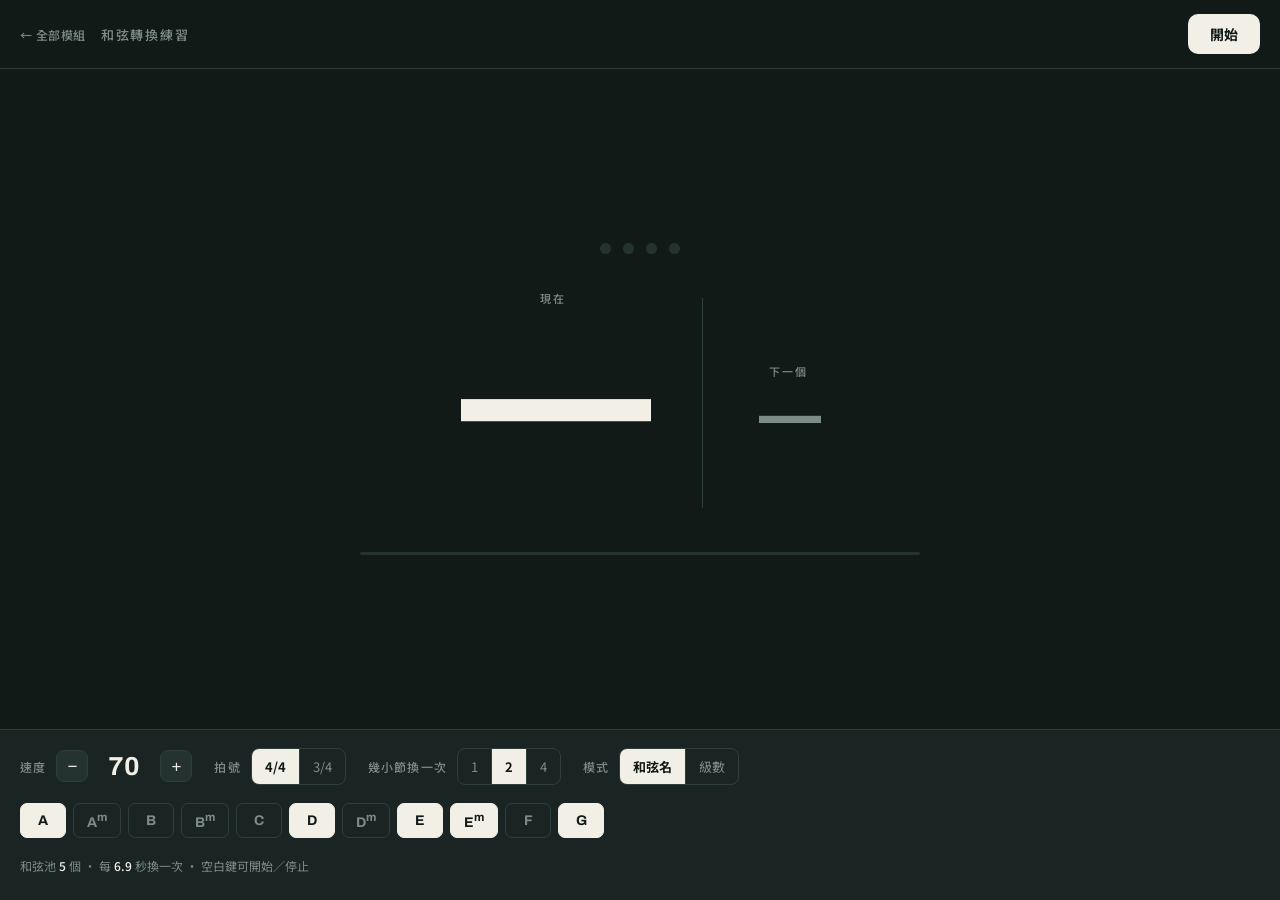
==== chord-trainer.html @ 6f8198bd "feat: 七個模組整併成一包，共用程式碼抽出到 shared/ 原本七個各自獨立的單檔 HTML 有大量重複：設計 token 複製七份、音高偵測 與麥克風啟動兩份、節拍 click 兩份、吉他指型" ====
<!DOCTYPE html>
<html lang="zh-Hant">
<head>
<meta charset="utf-8">
<meta name="viewport" content="width=device-width, initial-scale=1">
<title>和弦轉換練習</title>
<link rel="preconnect" href="https://fonts.googleapis.com">
<link rel="preconnect" href="https://fonts.gstatic.com" crossorigin>
<link href="https://fonts.googleapis.com/css2?family=Archivo:wght@500;700;800&family=Noto+Sans+TC:wght@400;500;700&display=swap" rel="stylesheet">
<link rel="stylesheet" href="shared/tokens.css">
<script>
/* tokens.css 載入失敗時的 inline fallback。值要與 shared/tokens.css 一致。 */
(function(){
  if(getComputedStyle(document.documentElement).getPropertyValue("--ink").trim()) return;
  var s=document.createElement("style");
  s.textContent=":root{--ink:#121A18;--ink-2:#1A2523;--ink-3:#243230;--line:#2E3E3A;"+
    "--paper:#F2EFE6;--dim:#7E8C87;--amber:#E9A63C;--good:#5FBF8F;--bad:#D8695E;--radius:10px}"+
    ".mp-back{display:inline-block;margin:14px 0 0;font-size:12px;color:#7E8C87;text-decoration:none}";
  document.head.appendChild(s);
})();
</script>
<style>
  *{ box-sizing:border-box; margin:0; padding:0; }

  html,body{ height:100%; }

  body{
    background: var(--ink);
    color: var(--paper);
    font-family:"Noto Sans TC", system-ui, sans-serif;
    display:flex;
    flex-direction:column;
    min-height:100vh;
    -webkit-font-smoothing:antialiased;
  }

  /* ---------- 頂列 ---------- */
  .topbar{
    display:flex; align-items:center; justify-content:space-between;
    gap:16px;
    padding:14px 20px;
    border-bottom:1px solid var(--line);
    flex:0 0 auto;
  }
  .wordmark{
    font-size:13px; font-weight:500; letter-spacing:.14em;
    color:var(--dim);
  }
  .run{
    font-family:"Noto Sans TC", sans-serif;
    font-size:14px; font-weight:700;
    color:var(--ink); background:var(--paper);
    border:none; border-radius:var(--radius);
    padding:10px 22px; cursor:pointer;
    transition:background .15s ease, color .15s ease;
  }
  .run:hover{ background:#fff; }
  .run.is-on{ background:var(--amber); color:#241703; }
  .run:focus-visible{ outline:2px solid var(--amber); outline-offset:3px; }

  /* ---------- 舞台 ---------- */
  .stage{
    flex:1 1 auto;
    display:flex; flex-direction:column;
    align-items:center; justify-content:center;
    gap:clamp(20px,4vh,40px);
    padding:32px 20px;
    min-height:0;
  }

  /* 拍燈 */
  .lamps{ display:flex; gap:12px; }
  .lamp{
    width:11px; height:11px; border-radius:50%;
    background:var(--ink-3);
    transition:background .09s ease, transform .09s ease;
  }
  .lamp.hot{ background:var(--amber); transform:scale(1.45); }
  .lamp.hot.down{ transform:scale(1.9); }

  /* 現在 / 下一個 */
  .horizon{
    display:flex; align-items:center; justify-content:center;
    gap:clamp(20px,5vw,56px);
    width:100%;
  }
  .slot{ display:flex; flex-direction:column; align-items:center; gap:10px; }
  .slot-label{
    font-size:11px; letter-spacing:.2em; color:var(--dim); font-weight:500;
  }
  .glyph{
    font-family:"Archivo", system-ui, sans-serif;
    font-weight:800;
    line-height:.86;
    letter-spacing:-.03em;
    white-space:nowrap;
  }
  .now .glyph{ font-size:clamp(76px, 21vw, 190px); }
  .next .glyph{ font-size:clamp(30px, 7vw, 62px); color:var(--dim); }
  .glyph sup{
    font-size:.42em; font-weight:700;
    vertical-align:baseline;
    position:relative; top:-.72em; left:.04em;
    letter-spacing:0;
  }
  .divider{
    width:1px; align-self:stretch; background:var(--line);
    margin:8px 0;
  }
  .answer{
    font-family:"Archivo", sans-serif; font-weight:700;
    font-size:clamp(15px,3.4vw,22px); color:var(--amber);
    min-height:1.2em;
  }

  /* 小節進度 */
  .track{
    width:min(560px, 88vw); height:3px;
    background:var(--ink-3); border-radius:2px; overflow:hidden;
  }
  .track span{
    display:block; height:100%; width:0;
    background:var(--paper);
  }

  /* ---------- 控制盤 ---------- */
  .panel{
    flex:0 0 auto;
    border-top:1px solid var(--line);
    background:var(--ink-2);
    padding:18px 20px 24px;
    display:flex; flex-direction:column; gap:18px;
  }
  .row{
    display:flex; flex-wrap:wrap; align-items:center; gap:12px 22px;
  }
  .field{ display:flex; align-items:center; gap:10px; }
  .field > label{
    font-size:12px; letter-spacing:.1em; color:var(--dim); font-weight:500;
    white-space:nowrap;
  }

  /* BPM */
  .bpm{ display:flex; align-items:center; gap:4px; }
  .step{
    width:32px; height:32px; border-radius:8px;
    background:var(--ink-3); color:var(--paper);
    border:1px solid var(--line); cursor:pointer;
    font-size:17px; line-height:1;
  }
  .step:hover{ background:var(--line); }
  .step:focus-visible{ outline:2px solid var(--amber); outline-offset:2px; }
  .bpm-val{
    font-family:"Archivo", sans-serif; font-weight:700;
    font-size:26px; min-width:64px; text-align:center;
    font-variant-numeric:tabular-nums;
  }

  /* 分段選擇 */
  .seg{ display:flex; border:1px solid var(--line); border-radius:8px; overflow:hidden; }
  .seg button{
    background:transparent; color:var(--dim);
    border:none; border-right:1px solid var(--line);
    padding:8px 13px; font-size:13px; cursor:pointer;
    font-family:"Noto Sans TC", sans-serif;
  }
  .seg button:last-child{ border-right:none; }
  .seg button[aria-pressed="true"]{ background:var(--paper); color:var(--ink); font-weight:700; }
  .seg button:focus-visible{ outline:2px solid var(--amber); outline-offset:-2px; }

  /* 和弦池 */
  .pool{ display:flex; flex-wrap:wrap; gap:7px; }
  .chip{
    font-family:"Archivo", sans-serif; font-weight:700; font-size:14px;
    background:transparent; color:var(--dim);
    border:1px solid var(--line); border-radius:7px;
    padding:7px 13px; cursor:pointer; min-width:46px;
  }
  .chip[aria-pressed="true"]{
    background:var(--paper); color:var(--ink); border-color:var(--paper);
  }
  .chip:focus-visible{ outline:2px solid var(--amber); outline-offset:2px; }

  .note{ font-size:12px; color:var(--dim); line-height:1.7; }
  .note b{ color:var(--paper); font-weight:500; }

  /* capo 建議 */
  .capo{ font-size:12px; color:var(--dim); line-height:1.8; }
  .capo b{ font-family:"Archivo",sans-serif; font-weight:700; color:var(--amber); }
  .capo .sh{ font-family:"Archivo",sans-serif; font-weight:700; color:var(--paper); }

  select{
    background:var(--ink-3); color:var(--paper); border:1px solid var(--line);
    border-radius:8px; padding:7px 10px; font-family:"Archivo",sans-serif;
    font-weight:700; font-size:14px; cursor:pointer;
  }
  select:focus{ outline:2px solid var(--amber); outline-offset:1px; }

  .topbar .mp-back{ margin:0; }

  .hidden{ display:none !important; }

  @media (prefers-reduced-motion: reduce){
    .lamp{ transition:none; }
    .lamp.hot, .lamp.hot.down{ transform:none; }
  }

  @media (max-width:560px){
    .horizon{ gap:16px; }
    .divider{ display:none; }
    .panel{ padding:16px 16px 22px; }
  }
</style>
</head>
<body>

<header class="topbar">
  <div class="wordmark">
    <a class="mp-back" href="index.html">← 全部模組</a>　和弦轉換練習
  </div>
  <button class="run" id="run" type="button">開始</button>
</header>

<main class="stage">
  <div class="lamps" id="lamps"></div>

  <div class="horizon">
    <div class="slot now">
      <div class="slot-label">現在</div>
      <div class="glyph" id="now">—</div>
      <div class="answer" id="answer"></div>
    </div>
    <div class="divider"></div>
    <div class="slot next">
      <div class="slot-label">下一個</div>
      <div class="glyph" id="next">—</div>
    </div>
  </div>

  <div class="track"><span id="track"></span></div>
</main>

<section class="panel">
  <div class="row">
    <div class="field">
      <label for="bpmDown">速度</label>
      <div class="bpm">
        <button class="step" id="bpmDown" type="button" aria-label="降低速度">−</button>
        <div class="bpm-val" id="bpmVal">70</div>
        <button class="step" id="bpmUp" type="button" aria-label="提高速度">+</button>
      </div>
    </div>

    <div class="field">
      <label>拍號</label>
      <div class="seg" id="meter">
        <button type="button" data-v="4" aria-pressed="true">4/4</button>
        <button type="button" data-v="3" aria-pressed="false">3/4</button>
      </div>
    </div>

    <div class="field">
      <label>幾小節換一次</label>
      <div class="seg" id="span">
        <button type="button" data-v="1" aria-pressed="false">1</button>
        <button type="button" data-v="2" aria-pressed="true">2</button>
        <button type="button" data-v="4" aria-pressed="false">4</button>
      </div>
    </div>

    <div class="field">
      <label>模式</label>
      <div class="seg" id="mode">
        <button type="button" data-v="name" aria-pressed="true">和弦名</button>
        <button type="button" data-v="degree" aria-pressed="false">級數</button>
      </div>
    </div>

    <div class="field hidden" id="keyField">
      <label for="keySel">Key</label>
      <select id="keySel"></select>
    </div>

    <div class="field hidden" id="revealField">
      <div class="seg" id="reveal">
        <button type="button" data-v="on" aria-pressed="false">顯示答案</button>
      </div>
    </div>
  </div>

  <div class="pool" id="pool"></div>

  <p class="note" id="note"></p>
  <p class="capo hidden" id="capo"></p>
</section>

<script src="shared/theory.js"></script>
<script src="shared/audio.js"></script>
<script>
(function(){
  "use strict";

  if(!window.MP || !MP.theory || !MP.audio){
    document.body.innerHTML = '<p style="max-width:620px;margin:48px auto;padding:0 16px;'+
      'font-family:system-ui,sans-serif;font-size:14px;line-height:1.9;color:#F2EFE6">'+
      '共用檔案載入失敗（需要 shared/theory.js 與 shared/audio.js）。'+
      '請確認這個 HTML 與 shared/ 資料夾放在同一層。</p>';
    return;
  }

  var NAMES   = ["A","Am","B","Bm","C","D","Dm","E","Em","F","G"];
  var ON_INIT = ["A","D","E","Em","G"];

  /* 級數 → 和弦不再硬寫對照表，改由 shared/theory.js 算，十二個 key 都對，
     而且 F / Bb / Eb / Ab 這幾個 key 會用降記號書寫。 */
  var DEGREES = MP.theory.DEGREES;

  var S = {
    bpm: 70,
    beats: 4,
    span: 2,
    mode: "name",
    key: "G",
    reveal: false,
    on: { name: new Set(ON_INIT), degree: new Set(["1","4","5","6m"]) },
    running: false
  };

  var $ = function(id){ return document.getElementById(id); };
  var el = {
    run:$("run"), lamps:$("lamps"), now:$("now"), next:$("next"),
    answer:$("answer"), track:$("track"), bpmVal:$("bpmVal"),
    pool:$("pool"), note:$("note"), capo:$("capo"),
    keyField:$("keyField"), revealField:$("revealField"), keySel:$("keySel")
  };

  /* ---------- 顯示 ---------- */

  function glyph(token){
    if(!token) return "—";
    var m = /^([A-G][#b]?)(.*)$/.exec(token);
    if(m) return m[1] + (m[2] ? "<sup>"+m[2]+"</sup>" : "");
    var d = /^(\d)(.*)$/.exec(token);
    if(d) return d[1] + (d[2] ? "<sup>"+d[2]+"</sup>" : "");
    return token;
  }

  function pool(){ return Array.from(S.on[S.mode]); }

  function pick(avoid){
    var p = pool();
    if(!p.length) return null;
    if(p.length === 1) return p[0];
    var c;
    do { c = p[Math.floor(Math.random()*p.length)]; } while(c === avoid);
    return c;
  }

  function answerFor(token){
    if(S.mode !== "degree" || !token) return "";
    return MP.theory.chordForDegree(S.key, token);
  }

  function buildLamps(){
    el.lamps.innerHTML = "";
    for(var i=0;i<S.beats;i++){
      var d = document.createElement("div");
      d.className = "lamp";
      el.lamps.appendChild(d);
    }
  }

  function buildPool(){
    var list = S.mode === "name" ? NAMES : DEGREES;
    var set  = S.on[S.mode];
    el.pool.innerHTML = "";
    list.forEach(function(token){
      var b = document.createElement("button");
      b.type = "button";
      b.className = "chip";
      b.innerHTML = glyph(token);
      b.setAttribute("aria-pressed", set.has(token) ? "true" : "false");
      b.addEventListener("click", function(){
        if(set.has(token)){
          if(set.size <= 2) return;   // 至少留兩個才有得換
          set.delete(token);
        } else {
          set.add(token);
        }
        b.setAttribute("aria-pressed", set.has(token) ? "true" : "false");
        writeNote();
      });
      el.pool.appendChild(b);
    });
  }

  function writeNote(){
    var n = S.on[S.mode].size;
    var barSec = (60/S.bpm) * S.beats * S.span;
    el.note.innerHTML = S.mode === "name"
      ? "和弦池 <b>"+n+"</b> 個 · 每 <b>"+barSec.toFixed(1)+"</b> 秒換一次 · 空白鍵可開始／停止"
      : "看到級數，自己換算成 <b>key of "+S.key+"</b> 的和弦再彈 · 每 <b>"+barSec.toFixed(1)+"</b> 秒換一次";
    writeCapo();
  }

  /* 級數模式下顯示 capo 建議：這個 key 可以用哪個開放和弦指型 + 夾第幾格 */
  function writeCapo(){
    el.capo.classList.toggle("hidden", S.mode !== "degree");
    if(S.mode !== "degree") return;

    var chords = MP.theory.getDiatonicChords(S.key) || [];
    var caps = MP.theory.capoSuggestions(S.key);

    var line = "key of " + S.key + " 順階和弦：<span class=\"sh\">" +
               chords.join(" · ") + "</span>";

    if(!caps.length){
      line += "<br>吉他：這個 key 沒有 capo 七格內按得順的指型，只能硬按。";
    } else {
      line += "<br>吉他 capo 建議：" + caps.map(function(c){
        return c.capo === 0
          ? "<span class=\"sh\">"+c.shape+"</span> 型不用 capo"
          : "<span class=\"sh\">"+c.shape+"</span> 型夾第 <b>"+c.capo+"</b> 格";
      }).join(" · ");
    }
    el.capo.innerHTML = line;
  }

  function paint(cur, nxt){
    el.now.innerHTML  = glyph(cur);
    el.next.innerHTML = glyph(nxt);
    el.answer.textContent = (S.reveal && S.mode === "degree") ? answerFor(cur) : "";
  }

  /* ---------- 節拍引擎 ---------- */

  var ctx = null, timer = null, raf = null;
  var nextTime = 0, sBeat = 0, sBar = -1, sCur = null, sNxt = null;
  var queue = [];
  var view = { beat:0, base:0, at:0, spb:0.85, total:8 };

  function click(t, down){
    MP.audio.click(ctx, ctx.destination, t, down, { gainDown:0.5, gainUp:0.26 });
  }

  function schedule(){
    var spb = 60 / S.bpm;
    while(nextTime < ctx.currentTime + 0.1){
      click(nextTime, sBeat === 0);
      var barsIn = sBar < 0 ? 0 : (sBar % S.span);
      queue.push({
        t: nextTime,
        beat: sBeat,
        cur: sCur,
        nxt: sNxt,
        base: (barsIn * S.beats + sBeat) / (S.span * S.beats),
        spb: spb,
        total: S.span * S.beats,
        warm: sBar < 0
      });

      sBeat++;
      if(sBeat >= S.beats){
        sBeat = 0;
        sBar++;
        if(sBar % S.span === 0){
          sCur = sNxt;
          sNxt = pick(sCur);
        }
      }
      nextTime += spb;
    }
  }

  function frame(){
    if(!S.running) return;
    while(queue.length && queue[0].t <= ctx.currentTime){
      var q = queue.shift();
      view.beat = q.beat; view.base = q.base; view.at = q.t;
      view.spb = q.spb;  view.total = q.total;
      paint(q.warm ? null : q.cur, q.nxt);
      var lamps = el.lamps.children;
      for(var i=0;i<lamps.length;i++){
        lamps[i].className = "lamp" + (i === q.beat ? (q.beat === 0 ? " hot down" : " hot") : "");
      }
    }
    var p = view.base + ((ctx.currentTime - view.at) / view.spb) / view.total;
    el.track.style.width = (Math.max(0, Math.min(1, p)) * 100) + "%";
    raf = requestAnimationFrame(frame);
  }

  function start(){
    if(!ctx) ctx = new (window.AudioContext || window.webkitAudioContext)();
    if(ctx.state === "suspended") ctx.resume();
    if(!pool().length) return;

    S.running = true;
    el.run.textContent = "停止";
    el.run.classList.add("is-on");

    sBeat = 0; sBar = -1; sCur = null; sNxt = pick(null);
    queue.length = 0;
    nextTime = ctx.currentTime + 0.12;
    paint(null, sNxt);

    timer = setInterval(schedule, 25);
    raf = requestAnimationFrame(frame);
  }

  function stop(){
    S.running = false;
    el.run.textContent = "開始";
    el.run.classList.remove("is-on");
    clearInterval(timer);
    cancelAnimationFrame(raf);
    queue.length = 0;
    el.track.style.width = "0";
    paint(null, null);
    var lamps = el.lamps.children;
    for(var i=0;i<lamps.length;i++) lamps[i].className = "lamp";
  }

  function toggle(){ S.running ? stop() : start(); }

  /* ---------- 控制 ---------- */

  function segment(id, apply){
    var box = $(id);
    box.addEventListener("click", function(e){
      var b = e.target.closest("button");
      if(!b) return;
      Array.prototype.forEach.call(box.children, function(x){
        x.setAttribute("aria-pressed", x === b ? "true" : "false");
      });
      apply(b.dataset.v);
    });
  }

  el.run.addEventListener("click", toggle);

  document.addEventListener("keydown", function(e){
    if(e.code === "Space" && e.target.tagName !== "BUTTON"){
      e.preventDefault(); toggle();
    }
  });

  function setBpm(v){
    S.bpm = Math.max(40, Math.min(180, v));
    el.bpmVal.textContent = S.bpm;
    writeNote();
  }
  $("bpmUp").addEventListener("click", function(){ setBpm(S.bpm + 2); });
  $("bpmDown").addEventListener("click", function(){ setBpm(S.bpm - 2); });

  segment("meter", function(v){
    S.beats = parseInt(v, 10);
    buildLamps(); writeNote();
    if(S.running){ stop(); start(); }
  });

  segment("span", function(v){
    S.span = parseInt(v, 10);
    writeNote();
    if(S.running){ stop(); start(); }
  });

  segment("mode", function(v){
    S.mode = v;
    el.keyField.classList.toggle("hidden", v !== "degree");
    el.revealField.classList.toggle("hidden", v !== "degree");
    buildPool(); writeNote();
    if(S.running){ stop(); start(); } else { paint(null, null); }
  });

  MP.theory.KEYS.forEach(function(k){
    var o = document.createElement("option");
    o.value = k; o.textContent = k;
    if(k === S.key) o.selected = true;
    el.keySel.appendChild(o);
  });
  el.keySel.addEventListener("change", function(){
    S.key = el.keySel.value;
    writeNote();
    if(S.reveal) paint(sCur, sNxt);
  });

  $("reveal").addEventListener("click", function(e){
    var b = e.target.closest("button");
    if(!b) return;
    S.reveal = !S.reveal;
    b.setAttribute("aria-pressed", S.reveal ? "true" : "false");
  });

  /* ---------- 啟動 ---------- */
  buildLamps();
  buildPool();
  writeNote();
  setBpm(70);
})();
</script>
</body>
</html>
---- shared/tokens.css ----
/* 設計 token · 全部模組共用
   改這裡會同時影響七個模組。
   注意：每個 HTML 的 <head> 都有一份 inline fallback，
   如果這個檔案載入失敗（例如被搬動），頁面仍然看得懂。
   兩邊的值要一起改。 */

:root{
  --ink:    #121A18;
  --ink-2:  #1A2523;
  --ink-3:  #243230;
  --line:   #2E3E3A;
  --paper:  #F2EFE6;
  --dim:    #7E8C87;
  --amber:  #E9A63C;
  --good:   #5FBF8F;
  --bad:    #D8695E;
  --radius: 10px;
}

/* 每個模組頁左上角的返回連結 */
.mp-back{
  display:inline-block;
  margin:14px 0 0;
  font-size:12px;
  color:var(--dim);
  text-decoration:none;
  letter-spacing:.04em;
}
.mp-back:hover{ color:var(--paper); }
.mp-back:focus-visible{ outline:2px solid var(--amber); outline-offset:3px; }
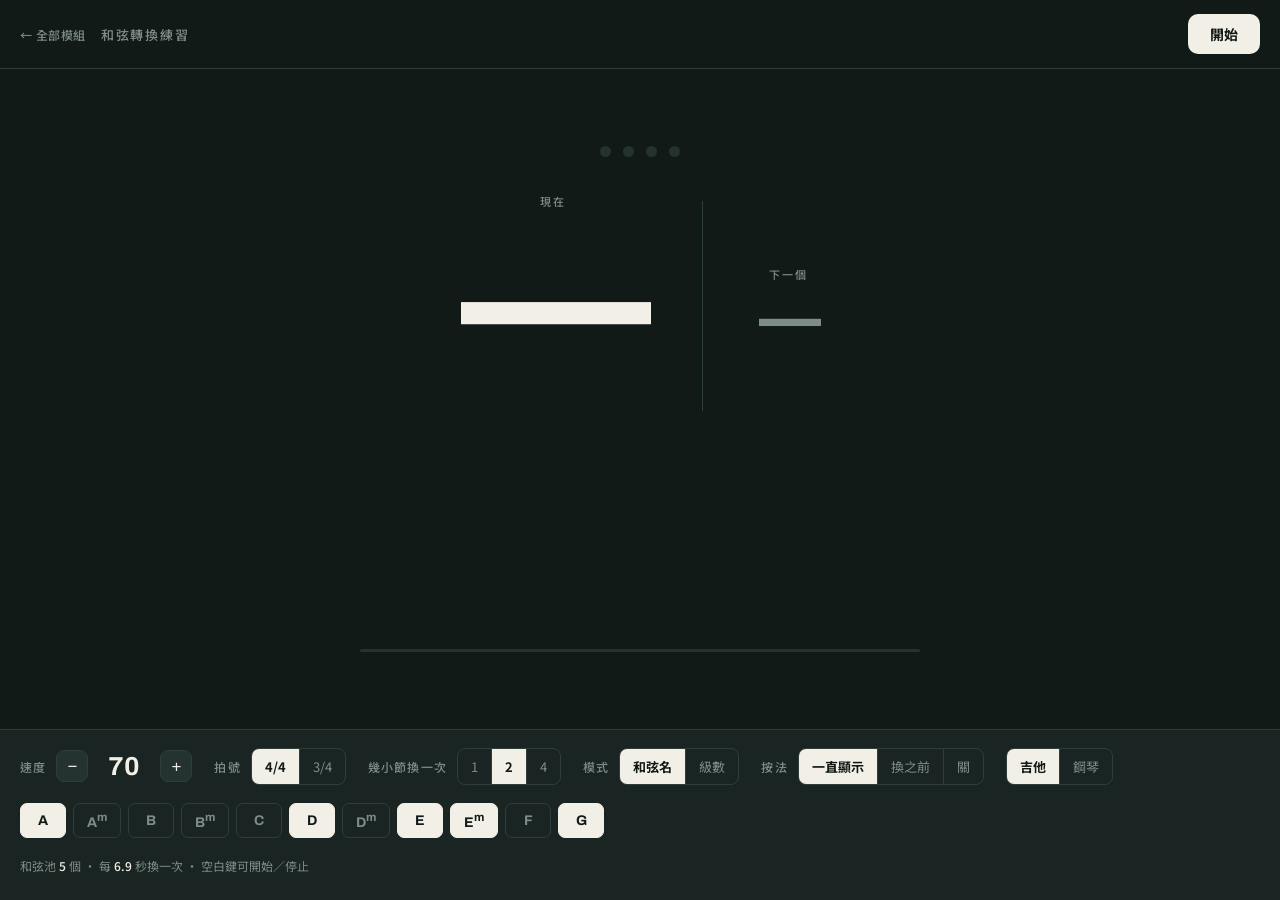
==== commit 14e14318: "feat: 接上共用模組，儲存改為 localStorage 備援 十個模組全部改用 shared/tokens.css 並加返回連結。 新增 shared/clock.js（lookahead 排程" ====
--- a/chord-trainer.html
+++ b/chord-trainer.html
@@ -114,6 +114,15 @@
   }
 
   /* 小節進度 */
+  .shapes{
+    display:flex; justify-content:center; align-items:center;
+    gap:clamp(14px,4vw,30px); min-height:158px; width:100%;
+  }
+  .shape{ text-align:center; }
+  .shape-cap{ font-size:10.5px; color:var(--dim); letter-spacing:.14em; margin-top:7px; }
+  .shape.ghost{ opacity:.45; }
+  .shapes svg{ display:block; }
+
   .track{
     width:min(560px, 88vw); height:3px;
     background:var(--ink-3); border-radius:2px; overflow:hidden;
@@ -182,21 +191,15 @@
   .chip:focus-visible{ outline:2px solid var(--amber); outline-offset:2px; }
 
   .note{ font-size:12px; color:var(--dim); line-height:1.7; }
-  .note b{ color:var(--paper); font-weight:500; }
-
-  /* capo 建議 */
   .capo{ font-size:12px; color:var(--dim); line-height:1.8; }
   .capo b{ font-family:"Archivo",sans-serif; font-weight:700; color:var(--amber); }
   .capo .sh{ font-family:"Archivo",sans-serif; font-weight:700; color:var(--paper); }
-
-  select{
-    background:var(--ink-3); color:var(--paper); border:1px solid var(--line);
-    border-radius:8px; padding:7px 10px; font-family:"Archivo",sans-serif;
-    font-weight:700; font-size:14px; cursor:pointer;
-  }
+  select{ background:var(--ink-3); color:var(--paper); border:1px solid var(--line);
+          border-radius:8px; padding:7px 10px; font-family:"Archivo",sans-serif;
+          font-weight:700; font-size:14px; cursor:pointer; }
   select:focus{ outline:2px solid var(--amber); outline-offset:1px; }
-
   .topbar .mp-back{ margin:0; }
+  .note b{ color:var(--paper); font-weight:500; }
 
   .hidden{ display:none !important; }
 
@@ -236,6 +239,8 @@
       <div class="glyph" id="next">—</div>
     </div>
   </div>
+
+  <div class="shapes" id="shapes"></div>
 
   <div class="track"><span id="track"></span></div>
 </main>
@@ -281,6 +286,22 @@
       <select id="keySel"></select>
     </div>
 
+    <div class="field">
+      <label>按法</label>
+      <div class="seg" id="showseg">
+        <button type="button" data-v="always" aria-pressed="true">一直顯示</button>
+        <button type="button" data-v="pre" aria-pressed="false">換之前</button>
+        <button type="button" data-v="off" aria-pressed="false">關</button>
+      </div>
+    </div>
+
+    <div class="field" id="instField">
+      <div class="seg" id="instseg">
+        <button type="button" data-v="guitar" aria-pressed="true">吉他</button>
+        <button type="button" data-v="piano" aria-pressed="false">鋼琴</button>
+      </div>
+    </div>
+
     <div class="field hidden" id="revealField">
       <div class="seg" id="reveal">
         <button type="button" data-v="on" aria-pressed="false">顯示答案</button>
@@ -296,23 +317,20 @@
 
 <script src="shared/theory.js"></script>
 <script src="shared/audio.js"></script>
+<script src="shared/clock.js"></script>
 <script>
 (function(){
   "use strict";
 
-  if(!window.MP || !MP.theory || !MP.audio){
-    document.body.innerHTML = '<p style="max-width:620px;margin:48px auto;padding:0 16px;'+
-      'font-family:system-ui,sans-serif;font-size:14px;line-height:1.9;color:#F2EFE6">'+
-      '共用檔案載入失敗（需要 shared/theory.js 與 shared/audio.js）。'+
-      '請確認這個 HTML 與 shared/ 資料夾放在同一層。</p>';
+  if(!window.MP||!MP.theory||!MP.audio||!MP.clock){
+    document.body.innerHTML='<p style="max-width:620px;margin:48px auto;padding:0 16px;font-family:system-ui,sans-serif;font-size:14px;line-height:1.9;color:#F2EFE6">共用檔案載入失敗（需要 shared/theory.js、shared/audio.js、shared/clock.js）。請確認這個 HTML 與 shared/ 資料夾放在同一層。</p>';
     return;
   }
 
   var NAMES   = ["A","Am","B","Bm","C","D","Dm","E","Em","F","G"];
   var ON_INIT = ["A","D","E","Em","G"];
-
-  /* 級數 → 和弦不再硬寫對照表，改由 shared/theory.js 算，十二個 key 都對，
-     而且 F / Bb / Eb / Ab 這幾個 key 會用降記號書寫。 */
+  /* 級數 → 和弦改由 shared/theory.js 計算：十二個 key 都對，
+     F / Bb / Eb / Ab 用降記號，而且多了第七級。 */
   var DEGREES = MP.theory.DEGREES;
 
   var S = {
@@ -322,6 +340,8 @@
     mode: "name",
     key: "G",
     reveal: false,
+    show: "always",
+    inst: "guitar",
     on: { name: new Set(ON_INIT), degree: new Set(["1","4","5","6m"]) },
     running: false
   };
@@ -330,8 +350,9 @@
   var el = {
     run:$("run"), lamps:$("lamps"), now:$("now"), next:$("next"),
     answer:$("answer"), track:$("track"), bpmVal:$("bpmVal"),
-    pool:$("pool"), note:$("note"), capo:$("capo"),
-    keyField:$("keyField"), revealField:$("revealField"), keySel:$("keySel")
+    pool:$("pool"), note:$("note"),
+    keyField:$("keyField"), revealField:$("revealField"),
+    shapes:$("shapes"), instField:$("instField")
   };
 
   /* ---------- 顯示 ---------- */
@@ -343,6 +364,113 @@
     var d = /^(\d)(.*)$/.exec(token);
     if(d) return d[1] + (d[2] ? "<sup>"+d[2]+"</sup>" : "");
     return token;
+  }
+
+  var SVGNS="http://www.w3.org/2000/svg";
+  function mk(t,at){ var e=document.createElementNS(SVGNS,t);
+    for(var k in at) e.setAttribute(k,at[k]); return e; }
+  function svgText(x,y,v,size,fill){
+    var t=mk("text",{x:x,y:y,"text-anchor":"middle","font-family":"Archivo, sans-serif",
+      "font-size":size,"font-weight":700,fill:fill}); t.textContent=v; return t; }
+
+  // 吉他指型：低音 E → 高音 e。null=不彈, 0=空弦
+  var SHAPES = {
+    "A":  { f:[null,0,2,2,2,0],   g:[0,0,1,2,3,0] },
+    "Am": { f:[null,0,2,2,1,0],   g:[0,0,2,3,1,0] },
+    "B":  { f:[null,2,4,4,4,2],   g:[0,1,2,3,4,1], barre:{from:1,to:5,fret:2} },
+    "Bm": { f:[null,2,4,4,3,2],   g:[0,1,3,4,2,1], barre:{from:1,to:5,fret:2} },
+    "C":  { f:[null,3,2,0,1,0],   g:[0,3,2,0,1,0] },
+    "D":  { f:[null,null,0,2,3,2],g:[0,0,0,1,3,2] },
+    "Dm": { f:[null,null,0,2,3,1],g:[0,0,0,2,3,1] },
+    "E":  { f:[0,2,2,1,0,0],      g:[0,2,3,1,0,0] },
+    "Em": { f:[0,2,2,0,0,0],      g:[0,2,3,0,0,0] },
+    "F":  { f:[null,null,3,2,1,1],g:[0,0,3,2,1,1], barre:{from:4,to:5,fret:1} },
+    "G":  { f:[3,2,0,0,0,3],      g:[2,1,0,0,0,3] }
+  };
+  var ROOT={C:0,D:2,E:4,F:5,G:7,A:9,B:11};
+  function triad(name){
+    var m=/^([A-G])(#|b)?(m)?/.exec(name); if(!m) return null;
+    var r=ROOT[m[1]]+(m[2]==="#"?1:m[2]==="b"?-1:0);
+    var iv=m[3]?[0,3,7]:[0,4,7];
+    return iv.map(function(i){ return ((r+i)%12+12)%12; });
+  }
+
+  function fretboard(name){
+    var d=SHAPES[name]; if(!d) return null;
+    var SP=25,X0=15,Y0=34,FH=29,NF=4,W=X0*2+SP*5;
+    var svg=mk("svg",{viewBox:"0 0 "+W+" "+(Y0+FH*NF+10),width:W});
+    svg.appendChild(mk("rect",{x:X0-2,y:Y0-4,width:SP*5+4,height:4,fill:"var(--paper)",rx:1}));
+    for(var i=1;i<=NF;i++) svg.appendChild(mk("line",{x1:X0,y1:Y0+FH*i,x2:X0+SP*5,
+      y2:Y0+FH*i,stroke:"var(--line)","stroke-width":1.2}));
+    for(var j=0;j<6;j++) svg.appendChild(mk("line",{x1:X0+SP*j,y1:Y0,x2:X0+SP*j,
+      y2:Y0+FH*NF,stroke:"var(--line)","stroke-width":1.2}));
+    d.f.forEach(function(fr,si){
+      var x=X0+SP*si,y=Y0-13;
+      if(fr===null){
+        var gg=mk("g",{stroke:"var(--dim)","stroke-width":1.5,"stroke-linecap":"round"});
+        gg.appendChild(mk("line",{x1:x-4,y1:y-4,x2:x+4,y2:y+4}));
+        gg.appendChild(mk("line",{x1:x+4,y1:y-4,x2:x-4,y2:y+4}));
+        svg.appendChild(gg);
+      } else if(fr===0){
+        svg.appendChild(mk("circle",{cx:x,cy:y,r:4.5,fill:"none",
+          stroke:"var(--paper)","stroke-width":1.5}));
+      }
+    });
+    if(d.barre){ var br=d.barre;
+      svg.appendChild(mk("rect",{x:X0+SP*br.from-7,y:Y0+FH*(br.fret-1)+FH/2-7,
+        width:SP*(br.to-br.from)+14,height:14,rx:7,fill:"var(--paper)"})); }
+    d.f.forEach(function(fr,si){
+      if(!fr) return;
+      var inB=d.barre&&si>=d.barre.from&&si<=d.barre.to&&fr===d.barre.fret;
+      var cx=X0+SP*si, cy=Y0+FH*(fr-1)+FH/2;
+      if(!inB) svg.appendChild(mk("circle",{cx:cx,cy:cy,r:7.5,fill:"var(--paper)"}));
+      svg.appendChild(svgText(cx,cy+3.4,d.g[si],9.5,"var(--ink)"));
+    });
+    return svg;
+  }
+
+  var WPC=[0,2,4,5,7,9,11], BPREV={1:0,3:1,6:3,8:4,10:5};
+  function keyboard(name){
+    var pcs=triad(name); if(!pcs) return null;
+    var WW=17,WH=68,BW=11,BH=43,N=14,W=WW*N;
+    var svg=mk("svg",{viewBox:"0 0 "+W+" "+(WH+4),width:W});
+    var on={}; pcs.forEach(function(p){ on[p]=true; });
+    for(var i=0;i<N;i++){
+      var pc=WPC[i%7], hit=on[pc];
+      svg.appendChild(mk("rect",{x:i*WW,y:0,width:WW-1.3,height:WH,rx:2,
+        fill:hit?"var(--amber)":"var(--paper)"}));
+    }
+    for(var o=0;o<2;o++) [1,3,6,8,10].forEach(function(pc){
+      var idx=o*7+BPREV[pc];
+      svg.appendChild(mk("rect",{x:idx*WW+WW-BW/2,y:0,width:BW,height:BH,rx:1.6,
+        fill:on[pc]?"var(--amber)":"var(--ink)"}));
+    });
+    return svg;
+  }
+
+  function shapeFor(token){
+    if(!token) return null;
+    var name = S.mode==="degree" ? MP.theory.chordForDegree(S.key, token) : token;
+    if(!name) return null;
+    return { name:name, svg: S.inst==="guitar" ? fretboard(name) : keyboard(name) };
+  }
+
+  function paintShapes(cur,nxt,lastBar){
+    var box=el.shapes; if(!box) return;
+    box.innerHTML="";
+    if(S.show==="off") return;
+    var target = (S.show==="pre") ? (lastBar?nxt:null) : cur;
+    var ghost  = (S.show==="pre");
+    var r=shapeFor(target);
+    if(!r||!r.svg) return;
+    var d=document.createElement("div");
+    d.className="shape"+(ghost?" ghost":"");
+    d.appendChild(r.svg);
+    var c=document.createElement("div");
+    c.className="shape-cap";
+    c.textContent = ghost ? ("準備 "+r.name) : r.name;
+    d.appendChild(c);
+    box.appendChild(d);
   }
 
   function pool(){ return Array.from(S.on[S.mode]); }
@@ -403,33 +531,28 @@
     writeCapo();
   }
 
-  /* 級數模式下顯示 capo 建議：這個 key 可以用哪個開放和弦指型 + 夾第幾格 */
+  /* 級數模式下順便列出這個 key 的順階和弦與 capo 建議 */
   function writeCapo(){
-    el.capo.classList.toggle("hidden", S.mode !== "degree");
-    if(S.mode !== "degree") return;
-
-    var chords = MP.theory.getDiatonicChords(S.key) || [];
-    var caps = MP.theory.capoSuggestions(S.key);
-
-    var line = "key of " + S.key + " 順階和弦：<span class=\"sh\">" +
-               chords.join(" · ") + "</span>";
-
-    if(!caps.length){
-      line += "<br>吉他：這個 key 沒有 capo 七格內按得順的指型，只能硬按。";
-    } else {
-      line += "<br>吉他 capo 建議：" + caps.map(function(c){
-        return c.capo === 0
-          ? "<span class=\"sh\">"+c.shape+"</span> 型不用 capo"
-          : "<span class=\"sh\">"+c.shape+"</span> 型夾第 <b>"+c.capo+"</b> 格";
-      }).join(" · ");
-    }
-    el.capo.innerHTML = line;
-  }
-
-  function paint(cur, nxt){
+    var box=$("capo");
+    box.classList.toggle("hidden", S.mode!=="degree");
+    if(S.mode!=="degree") return;
+    var chords=MP.theory.getDiatonicChords(S.key)||[];
+    var caps=MP.theory.capoSuggestions(S.key);
+    box.innerHTML = "key of "+S.key+" 順階和弦：<span class=\"sh\">"+chords.join(" · ")+"</span>" +
+      (!caps.length
+        ? "<br>吉他：這個 key 沒有 capo 七格內按得順的指型，只能硬按。"
+        : "<br>吉他 capo 建議：" + caps.map(function(c){
+            return c.capo===0
+              ? "<span class=\"sh\">"+c.shape+"</span> 型不用 capo"
+              : "<span class=\"sh\">"+c.shape+"</span> 型夾第 <b>"+c.capo+"</b> 格";
+          }).join(" · "));
+  }
+
+  function paint(cur, nxt, lastBar){
     el.now.innerHTML  = glyph(cur);
     el.next.innerHTML = glyph(nxt);
     el.answer.textContent = (S.reveal && S.mode === "degree") ? answerFor(cur) : "";
+    paintShapes(cur, nxt, !!lastBar);
   }
 
   /* ---------- 節拍引擎 ---------- */
@@ -478,7 +601,7 @@
       var q = queue.shift();
       view.beat = q.beat; view.base = q.base; view.at = q.t;
       view.spb = q.spb;  view.total = q.total;
-      paint(q.warm ? null : q.cur, q.nxt);
+      paint(q.warm ? null : q.cur, q.nxt, q.base >= (S.span - 1) / S.span);
       var lamps = el.lamps.children;
       for(var i=0;i<lamps.length;i++){
         lamps[i].className = "lamp" + (i === q.beat ? (q.beat === 0 ? " hot down" : " hot") : "");
@@ -573,15 +696,26 @@
   });
 
   MP.theory.KEYS.forEach(function(k){
-    var o = document.createElement("option");
-    o.value = k; o.textContent = k;
-    if(k === S.key) o.selected = true;
-    el.keySel.appendChild(o);
-  });
-  el.keySel.addEventListener("change", function(){
-    S.key = el.keySel.value;
+    var o=document.createElement("option");
+    o.value=k; o.textContent=k;
+    if(k===S.key) o.selected=true;
+    $("keySel").appendChild(o);
+  });
+  $("keySel").addEventListener("change", function(){
+    S.key=$("keySel").value;
     writeNote();
-    if(S.reveal) paint(sCur, sNxt);
+    paint(null, null);
+  });
+
+  segment("showseg", function(v){
+    S.show = v;
+    el.instField.classList.toggle("hidden", v === "off");
+    if(!S.running) paint(null, null);
+  });
+
+  segment("instseg", function(v){
+    S.inst = v;
+    if(!S.running) paint(null, null);
   });
 
   $("reveal").addEventListener("click", function(e){
@@ -594,6 +728,7 @@
   /* ---------- 啟動 ---------- */
   buildLamps();
   buildPool();
+  paint(null, null);
   writeNote();
   setBpm(70);
 })();
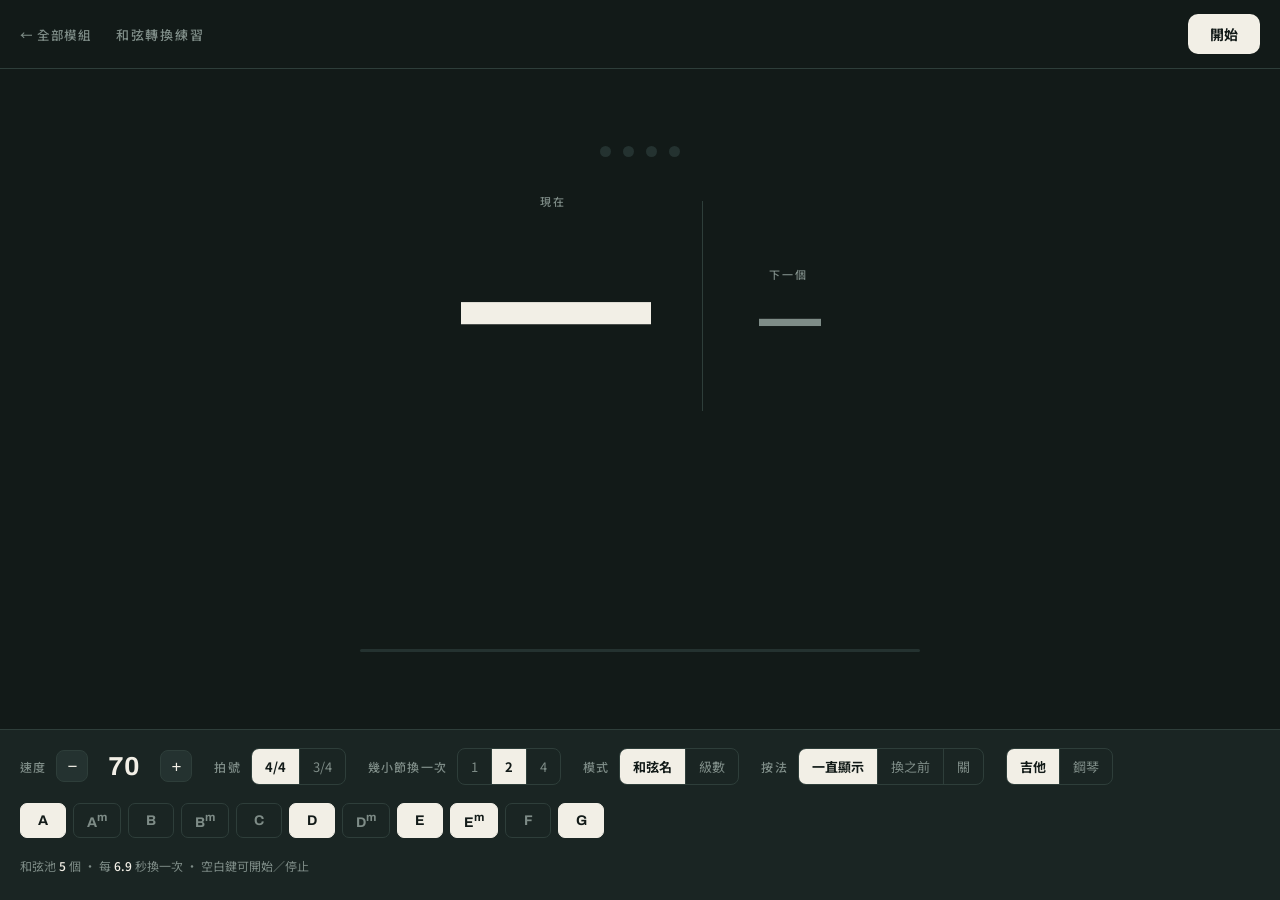
==== commit c05a7901: "feat: 加入 PWA —— 可加到主畫面、可離線使用 平板（Galaxy Tab A9+）是主要使用環境，加上兩件事：  manifest.json + 圖示 從 Chrome 選「加到主畫面」之" ====
--- a/chord-trainer.html
+++ b/chord-trainer.html
@@ -7,6 +7,10 @@
 <link rel="preconnect" href="https://fonts.googleapis.com">
 <link rel="preconnect" href="https://fonts.gstatic.com" crossorigin>
 <link href="https://fonts.googleapis.com/css2?family=Archivo:wght@500;700;800&family=Noto+Sans+TC:wght@400;500;700&display=swap" rel="stylesheet">
+<link rel="manifest" href="manifest.json">
+<meta name="theme-color" content="#121A18">
+<meta name="mobile-web-app-capable" content="yes">
+<link rel="apple-touch-icon" href="icons/icon-192.png">
 <link rel="stylesheet" href="shared/tokens.css">
 <script>
 /* tokens.css 載入失敗時的 inline fallback。值要與 shared/tokens.css 一致。 */
@@ -315,6 +319,7 @@
   <p class="capo hidden" id="capo"></p>
 </section>
 
+<script src="shared/chords.js"></script>
 <script src="shared/theory.js"></script>
 <script src="shared/audio.js"></script>
 <script src="shared/clock.js"></script>
@@ -322,8 +327,8 @@
 (function(){
   "use strict";
 
-  if(!window.MP||!MP.theory||!MP.audio||!MP.clock){
-    document.body.innerHTML='<p style="max-width:620px;margin:48px auto;padding:0 16px;font-family:system-ui,sans-serif;font-size:14px;line-height:1.9;color:#F2EFE6">共用檔案載入失敗（需要 shared/theory.js、shared/audio.js、shared/clock.js）。請確認這個 HTML 與 shared/ 資料夾放在同一層。</p>';
+  if(!window.MP||!MP.chords||!MP.theory||!MP.audio||!MP.clock){
+    document.body.innerHTML='<p style="max-width:620px;margin:48px auto;padding:0 16px;font-family:system-ui,sans-serif;font-size:14px;line-height:1.9;color:#F2EFE6">共用檔案載入失敗（需要 shared/chords.js、shared/theory.js、shared/audio.js、shared/clock.js）。請確認這個 HTML 與 shared/ 資料夾放在同一層。</p>';
     return;
   }
 
@@ -341,7 +346,7 @@
     key: "G",
     reveal: false,
     show: "always",
-    inst: "guitar",
+    inst: /[?&]inst=piano/.test(location.search) ? "piano" : "guitar",
     on: { name: new Set(ON_INIT), degree: new Set(["1","4","5","6m"]) },
     running: false
   };
@@ -374,25 +379,15 @@
       "font-size":size,"font-weight":700,fill:fill}); t.textContent=v; return t; }
 
   // 吉他指型：低音 E → 高音 e。null=不彈, 0=空弦
-  var SHAPES = {
-    "A":  { f:[null,0,2,2,2,0],   g:[0,0,1,2,3,0] },
-    "Am": { f:[null,0,2,2,1,0],   g:[0,0,2,3,1,0] },
-    "B":  { f:[null,2,4,4,4,2],   g:[0,1,2,3,4,1], barre:{from:1,to:5,fret:2} },
-    "Bm": { f:[null,2,4,4,3,2],   g:[0,1,3,4,2,1], barre:{from:1,to:5,fret:2} },
-    "C":  { f:[null,3,2,0,1,0],   g:[0,3,2,0,1,0] },
-    "D":  { f:[null,null,0,2,3,2],g:[0,0,0,1,3,2] },
-    "Dm": { f:[null,null,0,2,3,1],g:[0,0,0,2,3,1] },
-    "E":  { f:[0,2,2,1,0,0],      g:[0,2,3,1,0,0] },
-    "Em": { f:[0,2,2,0,0,0],      g:[0,2,3,0,0,0] },
-    "F":  { f:[null,null,3,2,1,1],g:[0,0,3,2,1,1], barre:{from:4,to:5,fret:1} },
-    "G":  { f:[3,2,0,0,0,3],      g:[2,1,0,0,0,3] }
-  };
-  var ROOT={C:0,D:2,E:4,F:5,G:7,A:9,B:11};
+  /* 指型資料在 shared/chords.js —— 跟 fingering.html 是同一份。
+     哪天調整某個和弦的按法，兩邊會一起變，不會各說各話。 */
+  var SHAPES = MP.chords.GUITAR_SHAPES;
+
+  /* 和弦名 → 三個音的音級，用 shared/theory.js 的和弦解析 */
   function triad(name){
-    var m=/^([A-G])(#|b)?(m)?/.exec(name); if(!m) return null;
-    var r=ROOT[m[1]]+(m[2]==="#"?1:m[2]==="b"?-1:0);
-    var iv=m[3]?[0,3,7]:[0,4,7];
-    return iv.map(function(i){ return ((r+i)%12+12)%12; });
+    var p = MP.theory.parseChordToken(name);
+    if(!p) return null;
+    return p.notes.map(function(n){ return ((n % 12) + 12) % 12; });
   }
 
   function fretboard(name){
@@ -404,7 +399,7 @@
       y2:Y0+FH*i,stroke:"var(--line)","stroke-width":1.2}));
     for(var j=0;j<6;j++) svg.appendChild(mk("line",{x1:X0+SP*j,y1:Y0,x2:X0+SP*j,
       y2:Y0+FH*NF,stroke:"var(--line)","stroke-width":1.2}));
-    d.f.forEach(function(fr,si){
+    d.frets.forEach(function(fr,si){
       var x=X0+SP*si,y=Y0-13;
       if(fr===null){
         var gg=mk("g",{stroke:"var(--dim)","stroke-width":1.5,"stroke-linecap":"round"});
@@ -419,12 +414,12 @@
     if(d.barre){ var br=d.barre;
       svg.appendChild(mk("rect",{x:X0+SP*br.from-7,y:Y0+FH*(br.fret-1)+FH/2-7,
         width:SP*(br.to-br.from)+14,height:14,rx:7,fill:"var(--paper)"})); }
-    d.f.forEach(function(fr,si){
+    d.frets.forEach(function(fr,si){
       if(!fr) return;
       var inB=d.barre&&si>=d.barre.from&&si<=d.barre.to&&fr===d.barre.fret;
       var cx=X0+SP*si, cy=Y0+FH*(fr-1)+FH/2;
       if(!inB) svg.appendChild(mk("circle",{cx:cx,cy:cy,r:7.5,fill:"var(--paper)"}));
-      svg.appendChild(svgText(cx,cy+3.4,d.g[si],9.5,"var(--ink)"));
+      svg.appendChild(svgText(cx,cy+3.4,d.fingers[si],9.5,"var(--ink)"));
     });
     return svg;
   }
@@ -557,8 +552,10 @@
 
   /* ---------- 節拍引擎 ---------- */
 
-  var ctx = null, timer = null, raf = null;
-  var nextTime = 0, sBeat = 0, sBar = -1, sCur = null, sNxt = null;
+  var ctx = null, beatClock = null, raf = null;
+  var sBeat = 0, sBar = -1, sCur = null, sNxt = null;
+
+  function spbNow(){ return 60 / S.bpm; }
   var queue = [];
   var view = { beat:0, base:0, at:0, spb:0.85, total:8 };
 
@@ -566,32 +563,30 @@
     MP.audio.click(ctx, ctx.destination, t, down, { gainDown:0.5, gainUp:0.26 });
   }
 
-  function schedule(){
-    var spb = 60 / S.bpm;
-    while(nextTime < ctx.currentTime + 0.1){
-      click(nextTime, sBeat === 0);
-      var barsIn = sBar < 0 ? 0 : (sBar % S.span);
-      queue.push({
-        t: nextTime,
-        beat: sBeat,
-        cur: sCur,
-        nxt: sNxt,
-        base: (barsIn * S.beats + sBeat) / (S.span * S.beats),
-        spb: spb,
-        total: S.span * S.beats,
-        warm: sBar < 0
-      });
-
-      sBeat++;
-      if(sBeat >= S.beats){
-        sBeat = 0;
-        sBar++;
-        if(sBar % S.span === 0){
-          sCur = sNxt;
-          sNxt = pick(sCur);
-        }
+  /* 排程器在 shared/clock.js，這裡只管「這一拍要顯示什麼」。
+     spbNow 每拍重問一次，所以播放中改 BPM 會從下一拍生效。 */
+  function onBeat(index, t){
+    click(t, sBeat === 0);
+    var barsIn = sBar < 0 ? 0 : (sBar % S.span);
+    queue.push({
+      t: t,
+      beat: sBeat,
+      cur: sCur,
+      nxt: sNxt,
+      base: (barsIn * S.beats + sBeat) / (S.span * S.beats),
+      spb: spbNow(),
+      total: S.span * S.beats,
+      warm: sBar < 0
+    });
+
+    sBeat++;
+    if(sBeat >= S.beats){
+      sBeat = 0;
+      sBar++;
+      if(sBar % S.span === 0){
+        sCur = sNxt;
+        sNxt = pick(sCur);
       }
-      nextTime += spb;
     }
   }
 
@@ -623,10 +618,10 @@
 
     sBeat = 0; sBar = -1; sCur = null; sNxt = pick(null);
     queue.length = 0;
-    nextTime = ctx.currentTime + 0.12;
     paint(null, sNxt);
 
-    timer = setInterval(schedule, 25);
+    if(!beatClock) beatClock = MP.clock.createBeatClock(ctx, { ahead:0.1, intervalMs:25 });
+    beatClock.start(ctx.currentTime + 0.12, spbNow, onBeat);
     raf = requestAnimationFrame(frame);
   }
 
@@ -634,7 +629,7 @@
     S.running = false;
     el.run.textContent = "開始";
     el.run.classList.remove("is-on");
-    clearInterval(timer);
+    if(beatClock) beatClock.stop();
     cancelAnimationFrame(raf);
     queue.length = 0;
     el.track.style.width = "0";
@@ -731,7 +726,20 @@
   paint(null, null);
   writeNote();
   setBpm(70);
+
+  /* 按法圖的樂器跟著 index.html 的「今天練什麼」 */
+  Array.prototype.forEach.call($("instseg").children,function(x){
+    x.setAttribute("aria-pressed", x.dataset.v===S.inst ? "true":"false");
+  });
+
+  /* 返回連結把樂器選擇原樣帶回去 */
+  (function(){
+    var back=document.querySelector(".mp-back");
+    if(back) back.href="index.html"+location.search;
+  })();
+
 })();
 </script>
+<script src="shared/sw-register.js"></script>
 </body>
 </html>
--- a/shared/tokens.css
+++ b/shared/tokens.css
@@ -17,11 +17,13 @@
   --radius: 10px;
 }
 
-/* 每個模組頁左上角的返回連結 */
+/* 每個模組頁左上角的返回連結。
+   padding 是為了觸控：純文字連結在平板上只有十幾 px 高，手指點不準。 */
 .mp-back{
   display:inline-block;
-  margin:14px 0 0;
-  font-size:12px;
+  margin:8px 0 0;
+  padding:9px 10px 9px 0;
+  font-size:12.5px;
   color:var(--dim);
   text-decoration:none;
   letter-spacing:.04em;
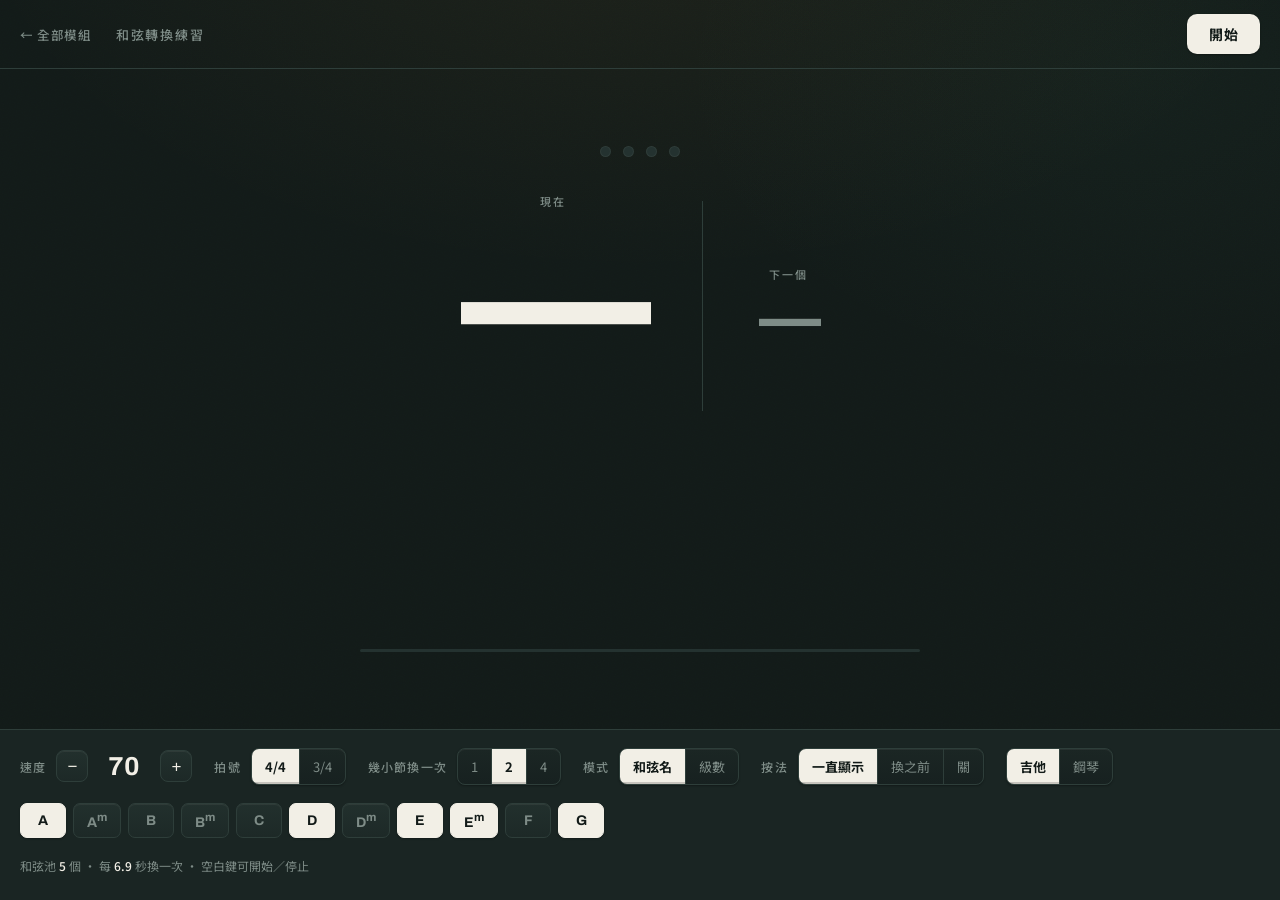
==== commit a66cafef: "feat: 視覺升級 —— 新增 shared/skin.css 皮膚層，重做 index 十一個頁面各有自己的 CSS，逐頁重寫太傷。改用外掛皮膚層： skin.css 掛在各頁 <style> 之" ====
--- a/chord-trainer.html
+++ b/chord-trainer.html
@@ -218,6 +218,7 @@
     .panel{ padding:16px 16px 22px; }
   }
 </style>
+<link rel="stylesheet" href="shared/skin.css">
 </head>
 <body>
 
--- a/shared/tokens.css
+++ b/shared/tokens.css
@@ -15,6 +15,25 @@
   --good:   #5FBF8F;
   --bad:    #D8695E;
   --radius: 10px;
+
+  /* ---- 以下是 skin.css 用的，維持原有色票不動 ---- */
+
+  /* 表面：三層深度。越上層越亮，用來分出「這塊是可以互動的」 */
+  --surface-1: linear-gradient(180deg, #1B2624 0%, #172120 100%);
+  --surface-2: linear-gradient(180deg, #22302D 0%, #1D2927 100%);
+  --hairline:  rgba(242,239,230,.06);   /* 上緣一道極細高光，讓卡片浮起來 */
+
+  --amber-soft: rgba(233,166,60,.13);
+  --amber-line: rgba(233,166,60,.34);
+  --amber-glow: 0 0 0 1px rgba(233,166,60,.30), 0 6px 22px -8px rgba(233,166,60,.42);
+
+  --shadow-1: 0 1px 2px rgba(0,0,0,.30);
+  --shadow-2: 0 4px 14px -6px rgba(0,0,0,.55), 0 1px 2px rgba(0,0,0,.30);
+  --shadow-3: 0 14px 40px -18px rgba(0,0,0,.70);
+
+  --ease: cubic-bezier(.2,.7,.3,1);
+  --fast: 130ms;
+  --slow: 260ms;
 }
 
 /* 每個模組頁左上角的返回連結。
--- a/shared/skin.css
+++ b/shared/skin.css
@@ -0,0 +1,201 @@
+/* shared/skin.css — 視覺層
+
+   掛在每一頁自己的 <style> 之後，用來統一改寫共用的元件類別。
+   這樣做是為了不必逐頁重寫 CSS：版面（尺寸、排列）留在各頁，
+   質感（層次、光影、動態、狀態）集中在這裡。
+
+   原則：
+   - 只動顏色、陰影、圓角、字重、過場，盡量不動盒模型尺寸，
+     避免把各頁調好的版面推歪
+   - 琥珀色只留給「現在」與「已選取」，不當裝飾用
+   - 所有動態都尊重 prefers-reduced-motion
+*/
+
+/* ---------- 底：加一層極淡的暖光與顆粒 ----------
+   純色深底會顯得平。中央偏上的微弱暖光加上細顆粒，
+   看久了眼睛比較舒服，也讓琥珀色的重點更跳。 */
+body{
+  background-color: var(--ink);
+  background-image:
+    radial-gradient(1100px 620px at 50% -12%, rgba(233,166,60,.055), transparent 62%),
+    radial-gradient(760px 520px at 88% 8%, rgba(95,191,143,.035), transparent 60%);
+  background-attachment: fixed;
+}
+body::after{
+  content:"";
+  position:fixed; inset:0; z-index:0; pointer-events:none;
+  opacity:.28; mix-blend-mode:overlay;
+  background-image:url("data:image/svg+xml;utf8,\
+<svg xmlns='http://www.w3.org/2000/svg' width='140' height='140'>\
+<filter id='n'><feTurbulence type='fractalNoise' baseFrequency='.85' numOctaves='3'/></filter>\
+<rect width='140' height='140' filter='url(%23n)' opacity='.5'/></svg>");
+}
+body > *{ position:relative; z-index:1; }
+
+/* ---------- 標題排版 ---------- */
+h1{
+  font-weight:700;
+  letter-spacing:.14em;
+  color:var(--paper);
+}
+h2{ letter-spacing:.01em; }
+
+/* ---------- 卡片與面板：三層深度 ---------- */
+.card,
+.stage:not(main),
+.fb,
+.tools,
+.song,
+.srow{
+  background-image: var(--surface-1);
+  border-color: var(--line);
+  box-shadow: inset 0 1px 0 var(--hairline), var(--shadow-2);
+  transition: border-color var(--fast) var(--ease),
+              box-shadow var(--fast) var(--ease);
+}
+
+/* 進度頁：練習中的關卡要一眼看到 */
+.stage.on{
+  border-color: var(--amber-line);
+  box-shadow: inset 0 1px 0 var(--hairline), var(--amber-glow);
+}
+.stage.cleared{ opacity:.42; }
+
+/* 逐弦檢查的結果狀態 */
+.srow.active{ border-color:var(--amber-line); background-image:none;
+              background-color:rgba(233,166,60,.08); }
+.srow.pass{ border-color:rgba(95,191,143,.45); }
+.srow.fail{ border-color:rgba(216,105,94,.45); }
+
+/* ---------- 按鈕 ---------- */
+.btn, .run, .mic, .ghost, .toggle, .step, .st{
+  transition: background var(--fast) var(--ease),
+              color var(--fast) var(--ease),
+              border-color var(--fast) var(--ease),
+              box-shadow var(--fast) var(--ease),
+              transform var(--fast) var(--ease);
+}
+.btn, .run, .mic{
+  box-shadow: var(--shadow-1);
+  letter-spacing:.02em;
+}
+.btn:active, .run:active, .mic:active,
+.ghost:active, .toggle:active, .step:active, .st:active{
+  transform: translateY(1px);
+}
+
+/* 進行中的狀態：琥珀＋微光，遠遠就看得到現在是開著的 */
+.run.is-on, .run.on, .mic.on{
+  box-shadow: var(--amber-glow);
+}
+
+.ghost, .toggle, .st, .step{
+  background-image: var(--surface-2);
+  box-shadow: inset 0 1px 0 var(--hairline);
+}
+.ghost:hover, .toggle:hover, .st:hover, .step:hover{
+  border-color:var(--dim); color:var(--paper);
+}
+
+/* ---------- 分段選擇 ---------- */
+.seg{
+  background-image: var(--surface-1);
+  box-shadow: inset 0 1px 0 var(--hairline), var(--shadow-1);
+  overflow:hidden;
+}
+.seg button{
+  transition: background var(--fast) var(--ease), color var(--fast) var(--ease);
+}
+.seg button:hover:not([aria-pressed="true"]){
+  background:rgba(242,239,230,.05); color:var(--paper);
+}
+.seg button[aria-pressed="true"]{
+  box-shadow: inset 0 -2px 0 rgba(0,0,0,.18);
+}
+
+/* ---------- 和弦晶片 ---------- */
+.chip{
+  background-image: var(--surface-2);
+  box-shadow: inset 0 1px 0 var(--hairline);
+  transition: background var(--fast) var(--ease), color var(--fast) var(--ease),
+              border-color var(--fast) var(--ease), box-shadow var(--fast) var(--ease);
+}
+.chip:hover:not([aria-pressed="true"]){ border-color:var(--dim); color:var(--paper); }
+.chip[aria-pressed="true"]{ background-image:none; box-shadow:var(--shadow-1); }
+
+/* ---------- 表單 ---------- */
+select, textarea, input[type=text]{
+  background-image: var(--surface-2);
+  box-shadow: inset 0 1px 0 var(--hairline);
+  transition: border-color var(--fast) var(--ease), box-shadow var(--fast) var(--ease);
+}
+select:hover, textarea:hover, input[type=text]:hover{ border-color:var(--dim); }
+select:focus, textarea:focus, input[type=text]:focus{
+  border-color:var(--amber-line);
+  box-shadow:0 0 0 3px rgba(233,166,60,.14);
+  outline:none;
+}
+
+/* ---------- 焦點：全站一致 ---------- */
+:focus-visible{
+  outline:2px solid var(--amber);
+  outline-offset:2px;
+  border-radius:6px;
+}
+
+/* ---------- 提示區塊 ---------- */
+.warn{
+  background-image:linear-gradient(90deg, rgba(233,166,60,.12), rgba(233,166,60,.03));
+  box-shadow: inset 0 1px 0 var(--hairline);
+}
+.err{
+  background-image:linear-gradient(90deg, rgba(216,105,94,.13), rgba(216,105,94,.03));
+  box-shadow: inset 0 1px 0 var(--hairline);
+}
+.local{
+  background-image:linear-gradient(90deg, rgba(95,191,143,.12), rgba(95,191,143,.03));
+  box-shadow: inset 0 1px 0 var(--hairline);
+}
+
+/* ---------- 節拍燈 ---------- */
+.lamp{ box-shadow: inset 0 0 0 1px rgba(242,239,230,.05); }
+.lamp.hot{ box-shadow: 0 0 14px -2px rgba(233,166,60,.75); }
+
+/* ---------- 和弦譜格 ---------- */
+.bar{
+  background-image: var(--surface-1);
+  box-shadow: inset 0 1px 0 var(--hairline);
+  transition: border-color var(--fast) var(--ease), color var(--fast) var(--ease),
+              box-shadow var(--fast) var(--ease);
+}
+.bar.now{ box-shadow: var(--amber-glow); }
+
+/* ---------- 掉落練習的畫布 ---------- */
+canvas{
+  border-radius:12px;
+  box-shadow: inset 0 1px 0 var(--hairline), var(--shadow-3);
+  background:rgba(0,0,0,.16);
+}
+
+/* ---------- 返回連結 ---------- */
+.mp-back{ transition: color var(--fast) var(--ease); }
+.mp-back:hover{ color:var(--paper); }
+
+/* ---------- 捲軸 ---------- */
+*{ scrollbar-width:thin; scrollbar-color:var(--line) transparent; }
+::-webkit-scrollbar{ width:10px; height:10px; }
+::-webkit-scrollbar-thumb{ background:var(--line); border-radius:6px; }
+::-webkit-scrollbar-thumb:hover{ background:var(--dim); }
+::-webkit-scrollbar-track{ background:transparent; }
+
+/* ---------- 觸控：平板上不要有殘留的 hover 樣式 ---------- */
+@media (hover:none){
+  .btn:hover, .ghost:hover, .toggle:hover, .st:hover, .step:hover,
+  .chip:hover, .seg button:hover{ background-image:var(--surface-2); }
+}
+
+@media (prefers-reduced-motion: reduce){
+  *{ transition:none !important; animation:none !important; }
+  .btn:active, .run:active, .mic:active,
+  .ghost:active, .toggle:active, .step:active, .st:active{ transform:none; }
+}
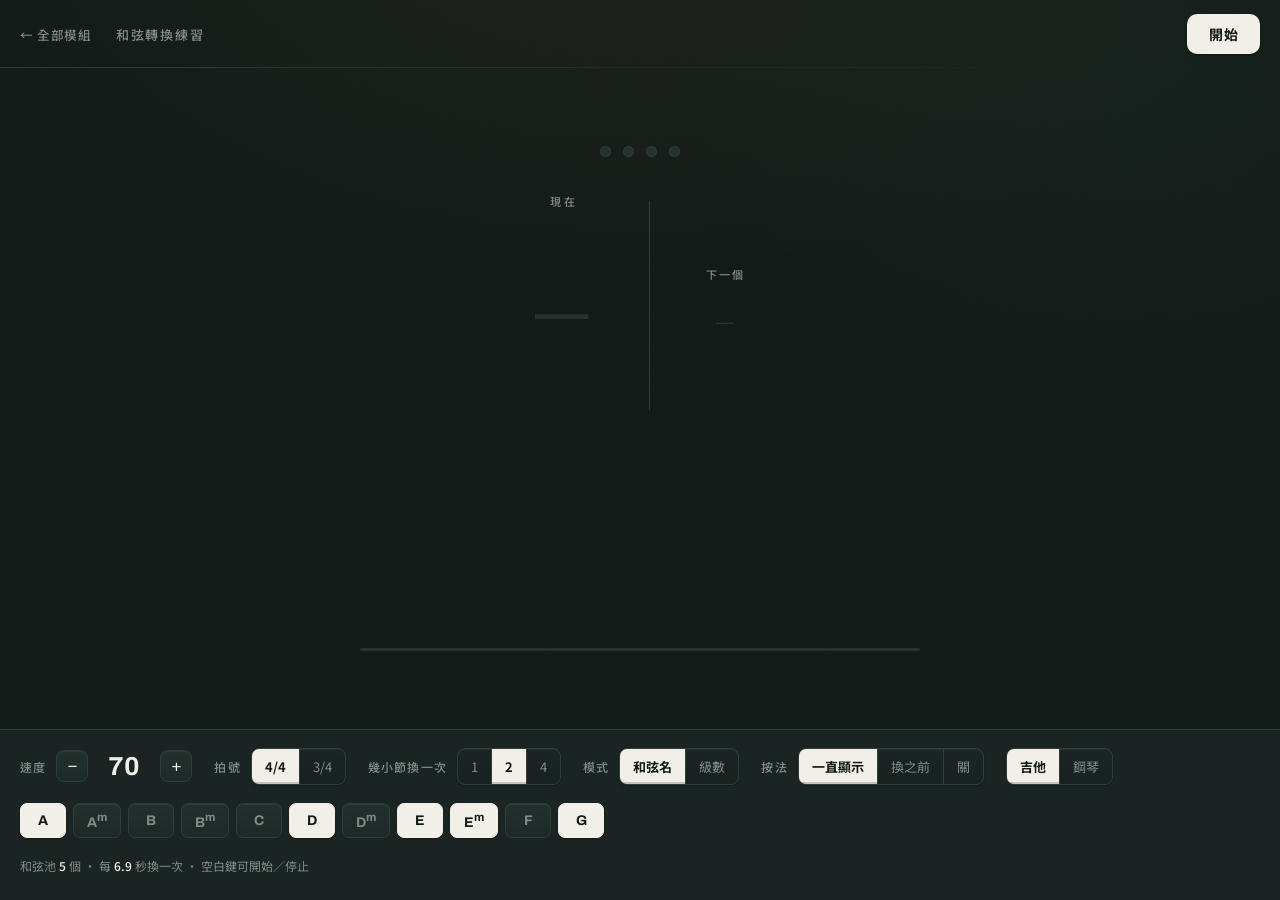
==== commit 13fb3733: "feat: 介面再修一輪 —— 版面寬度、停止時的佔位符、進度層次 三個實際看到的問題：  停止時的「—」用 Archivo 800 放到 190px 會變成一條大橫槓， 看起來像畫面壞掉。改成套 ." ====
--- a/chord-trainer.html
+++ b/chord-trainer.html
@@ -235,13 +235,13 @@
   <div class="horizon">
     <div class="slot now">
       <div class="slot-label">現在</div>
-      <div class="glyph" id="now">—</div>
+      <div class="glyph" id="now"><span class="ph">—</span></div>
       <div class="answer" id="answer"></div>
     </div>
     <div class="divider"></div>
     <div class="slot next">
       <div class="slot-label">下一個</div>
-      <div class="glyph" id="next">—</div>
+      <div class="glyph" id="next"><span class="ph">—</span></div>
     </div>
   </div>
 
@@ -364,7 +364,9 @@
   /* ---------- 顯示 ---------- */
 
   function glyph(token){
-    if(!token) return "—";
+    /* 停止時的佔位符。直接印「—」在 190px 的字級下會變成一條大橫槓，
+       套個 class 讓 skin.css 縮小調暗。 */
+    if(!token) return '<span class="ph">—</span>';
     var m = /^([A-G][#b]?)(.*)$/.exec(token);
     if(m) return m[1] + (m[2] ? "<sup>"+m[2]+"</sup>" : "");
     var d = /^(\d)(.*)$/.exec(token);
--- a/shared/skin.css
+++ b/shared/skin.css
@@ -32,6 +32,13 @@
 }
 body > *{ position:relative; z-index:1; }
 
+/* ---------- 版面寬度 ----------
+   各頁原本寫死 620px，那是手機的尺度。平板橫向有 1280px，
+   兩側會空掉一大半。放寬到 880，讀起來仍在舒適行長內。 */
+@media (min-width:900px){
+  .wrap{ max-width:880px; }
+}
+
 /* ---------- 標題排版 ---------- */
 h1{
   font-weight:700;
@@ -39,6 +46,13 @@
   color:var(--paper);
 }
 h2{ letter-spacing:.01em; }
+
+/* 頁面標頭下面那條線改成漸層，比整條實線輕 */
+header{ border-bottom:none !important; position:relative; }
+header::after{
+  content:""; position:absolute; left:0; right:0; bottom:0; height:1px;
+  background:linear-gradient(90deg,var(--line) 0%, rgba(46,62,58,.15) 78%, transparent 100%);
+}
 
 /* ---------- 卡片與面板：三層深度 ---------- */
 .card,
@@ -127,8 +141,17 @@
 select, textarea, input[type=text]{
   background-image: var(--surface-2);
   box-shadow: inset 0 1px 0 var(--hairline);
-  transition: border-color var(--fast) var(--ease), box-shadow var(--fast) var(--ease);
-}
+  transition: border-color var(--fast) var(--ease), box-shadow var(--fast) var(--ease),
+              min-height var(--slow) var(--ease), opacity var(--fast) var(--ease);
+}
+
+/* 還沒寫東西的註記欄先收起來。
+   八個關卡各掛一個永遠展開的輸入框，畫面會被撐得很吵，
+   真正該被看到的是關卡本身。點下去就展開。 */
+textarea:placeholder-shown:not(:focus){
+  min-height:42px; opacity:.5;
+}
+textarea:focus{ opacity:1; }
 select:hover, textarea:hover, input[type=text]:hover{ border-color:var(--dim); }
 select:focus, textarea:focus, input[type=text]:focus{
   border-color:var(--amber-line);
@@ -160,6 +183,35 @@
 /* ---------- 節拍燈 ---------- */
 .lamp{ box-shadow: inset 0 0 0 1px rgba(242,239,230,.05); }
 .lamp.hot{ box-shadow: 0 0 14px -2px rgba(233,166,60,.75); }
+
+/* ---------- 停止時的佔位符 ----------
+   原本直接印「—」，用 Archivo 800 放到 190px 會變成一條大橫槓，
+   看起來像畫面壞掉。縮小調暗，讓它讀起來是「還沒開始」。 */
+.glyph .ph{
+  display:inline-block;
+  font-size:.28em; font-weight:600; color:var(--ink-3);
+  letter-spacing:.1em; vertical-align:middle; line-height:1;
+}
+
+/* ---------- 進度條 ---------- */
+.bar:not(.now):not(.past){ }
+header .bar, .bar#bar, .bar > span{ border-radius:99px; }
+header .bar{
+  height:5px !important; background:var(--ink-3);
+  box-shadow: inset 0 1px 2px rgba(0,0,0,.4);
+  overflow:hidden;
+}
+header .bar span{
+  background:linear-gradient(90deg,#C98A2A,var(--amber));
+  box-shadow:0 0 12px -2px rgba(233,166,60,.7);
+}
+
+/* 過關日期戳記 */
+.stamp{
+  display:inline-block; padding:3px 9px; border-radius:99px;
+  background:rgba(95,191,143,.12); color:var(--good) !important;
+  border:1px solid rgba(95,191,143,.3);
+}
 
 /* ---------- 和弦譜格 ---------- */
 .bar{
